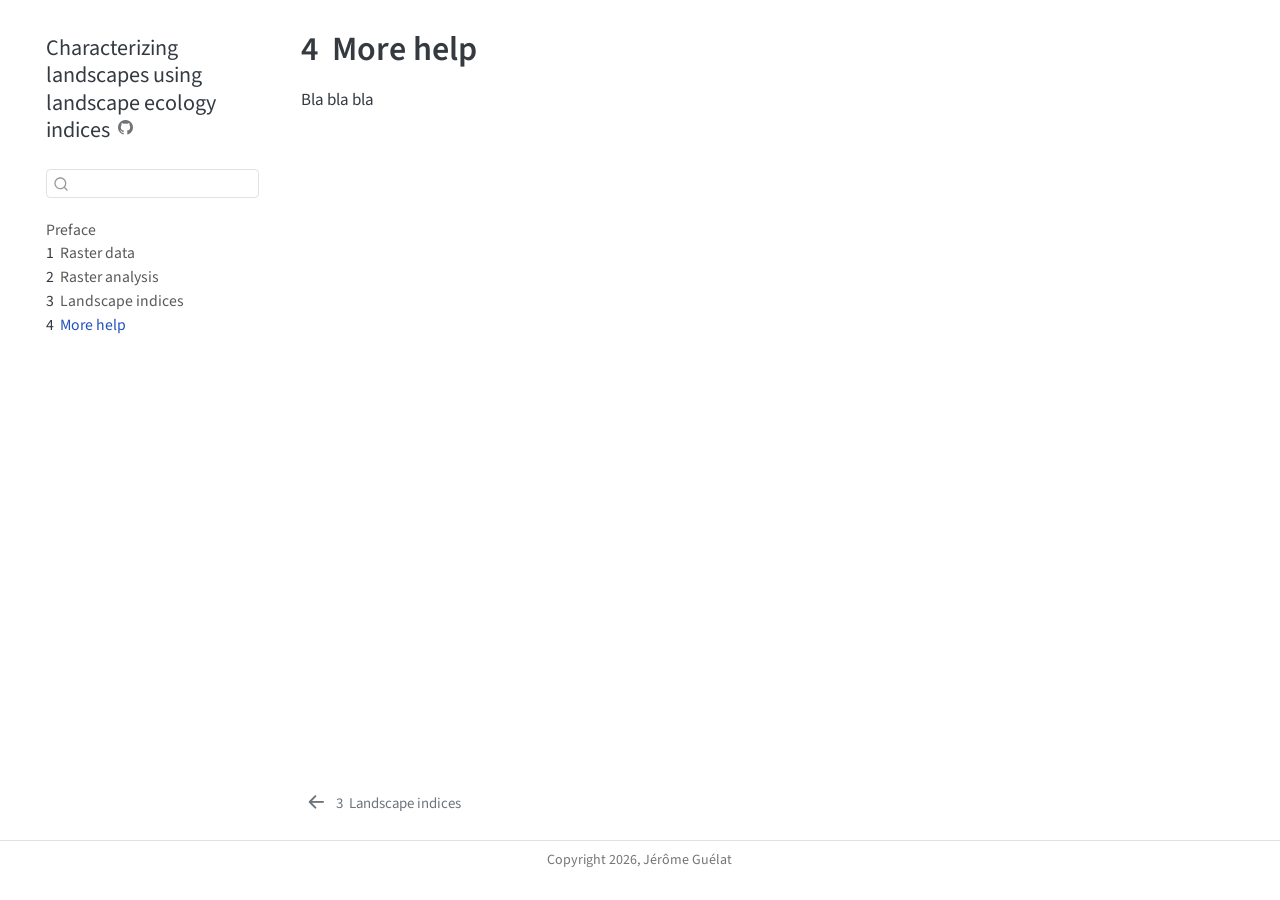
==== more_help.html @ 5e42dc81 "Built site for gh-pages" ====
<!DOCTYPE html>
<html xmlns="http://www.w3.org/1999/xhtml" lang="en" xml:lang="en"><head>

<meta charset="utf-8">
<meta name="generator" content="quarto-1.10.19">

<meta name="viewport" content="width=device-width, initial-scale=1.0, user-scalable=yes">


<title>4&nbsp; More help – Characterizing landscapes using landscape ecology indices</title>
<style>
/* Default styles provided by pandoc.
** See https://pandoc.org/MANUAL.html#variables-for-html for config info.
*/
span.smallcaps{font-variant: small-caps;}
div.columns{display: flex; gap: 1.5em;}
div.column{flex: auto;}
@media screen {
div.columns{gap: min(4vw, 1.5em);}
div.column{overflow-x: auto;}
}
div.hanging-indent{margin-left: 1.5em; text-indent: -1.5em;}
ul.task-list{list-style: none;}
ul.task-list li input[type="checkbox"] {
  width: 0.8em;
  margin: 0 0.8em 0.2em -1em; /* quarto-specific, see https://github.com/quarto-dev/quarto-cli/issues/4556 */ 
  vertical-align: middle;
}
</style>


<script src="site_libs/quarto-nav/quarto-nav.js"></script>
<script src="site_libs/quarto-nav/headroom.min.js"></script>
<script src="site_libs/clipboard/clipboard.min.js"></script>
<script src="site_libs/quarto-search/autocomplete.umd.js"></script>
<script src="site_libs/quarto-search/fuse.min.js"></script>
<script src="site_libs/quarto-search/quarto-search.js"></script>
<meta name="quarto:offset" content="./">
<link href="./landscape_indices.html" rel="prev">
<script src="site_libs/quarto-html/quarto.js" type="module"></script>
<script src="site_libs/quarto-html/tabsets/tabsets.js" type="module"></script>
<script src="site_libs/quarto-html/popper.min.js"></script>
<script src="site_libs/quarto-html/tippy.umd.min.js"></script>
<script src="site_libs/quarto-html/anchor.min.js"></script>
<link href="site_libs/quarto-html/tippy.css" rel="stylesheet">
<link href="site_libs/quarto-html/quarto-syntax-highlighting-bf27225e3a48a9273f3daa8f8e829971.css" rel="stylesheet" id="quarto-text-highlighting-styles">
<script src="site_libs/bootstrap/bootstrap.min.js"></script>
<link href="site_libs/bootstrap/bootstrap-icons.css" rel="stylesheet">
<link href="site_libs/bootstrap/bootstrap-3c0ba59859782e0dfc33fc63b8479282.min.css" rel="stylesheet" append-hash="true" id="quarto-bootstrap" data-mode="light">
<script id="quarto-search-options" type="application/json">{
  "location": "sidebar",
  "copy-button": false,
  "collapse-after": 3,
  "panel-placement": "start",
  "type": "textbox",
  "limit": 50,
  "keyboard-shortcut": [
    "f",
    "/",
    "s"
  ],
  "show-item-context": false,
  "language": {
    "search-no-results-text": "No results",
    "search-matching-documents-text": "matching documents",
    "search-copy-link-title": "Copy link to search",
    "search-hide-matches-text": "Hide additional matches",
    "search-more-match-text": "more match in this document",
    "search-more-matches-text": "more matches in this document",
    "search-clear-button-title": "Clear",
    "search-text-placeholder": "",
    "search-detached-cancel-button-title": "Cancel",
    "search-submit-button-title": "Submit",
    "search-label": "Search"
  }
}</script>


<link rel="stylesheet" href="styles.css">
</head>

<body class="nav-sidebar floating quarto-light">

<div id="quarto-search-results"></div>
  <header id="quarto-header" class="headroom fixed-top">
  <nav class="quarto-secondary-nav">
    <div class="container-fluid d-flex">
      <button type="button" class="quarto-btn-toggle btn" data-bs-toggle="collapse" role="button" data-bs-target=".quarto-sidebar-collapse-item" aria-controls="quarto-sidebar" aria-expanded="false" aria-label="Toggle sidebar navigation" onclick="if (window.quartoToggleHeadroom) { window.quartoToggleHeadroom(); }">
        <i class="bi bi-layout-text-sidebar-reverse"></i>
      </button>
        <nav class="quarto-page-breadcrumbs" aria-label="breadcrumb"><ol class="breadcrumb"><li class="breadcrumb-item"><a href="./more_help.html"><span class="chapter-number">4</span>&nbsp; <span class="chapter-title">More help</span></a></li></ol></nav>
        <a class="flex-grow-1" role="navigation" data-bs-toggle="collapse" data-bs-target=".quarto-sidebar-collapse-item" aria-controls="quarto-sidebar" aria-expanded="false" aria-label="Toggle sidebar navigation" onclick="if (window.quartoToggleHeadroom) { window.quartoToggleHeadroom(); }">      
        </a>
      <button type="button" class="btn quarto-search-button" aria-label="Search" onclick="window.quartoOpenSearch();">
        <i class="bi bi-search"></i>
      </button>
    </div>
  </nav>
</header>
<!-- content -->
<div id="quarto-content" class="quarto-container page-columns page-rows-contents page-layout-article">
<!-- sidebar -->
  <nav id="quarto-sidebar" class="sidebar collapse collapse-horizontal quarto-sidebar-collapse-item sidebar-navigation floating overflow-auto">
    <div class="pt-lg-2 mt-2 text-left sidebar-header">
    <div class="sidebar-title mb-0 py-0">
      <a href="./">Characterizing landscapes using landscape ecology indices</a> 
        <div class="sidebar-tools-main">
    <a href="https://github.com/jguelat/landscape-r" title="" class="quarto-navigation-tool px-1" aria-label=""><i class="bi bi-github"></i></a>
</div>
    </div>
      </div>
        <div class="mt-2 flex-shrink-0 align-items-center">
        <div class="sidebar-search">
        <div id="quarto-search" class="" title="Search"></div>
        </div>
        </div>
    <div class="sidebar-menu-container"> 
    <ul class="list-unstyled mt-1">
        <li class="sidebar-item">
  <div class="sidebar-item-container"> 
  <a href="./index.html" class="sidebar-item-text sidebar-link">
 <span class="menu-text">Preface</span></a>
  </div>
</li>
        <li class="sidebar-item">
  <div class="sidebar-item-container"> 
  <a href="./raster_intro.html" class="sidebar-item-text sidebar-link">
 <span class="menu-text"><span class="chapter-number">1</span>&nbsp; <span class="chapter-title">Raster data</span></span></a>
  </div>
</li>
        <li class="sidebar-item">
  <div class="sidebar-item-container"> 
  <a href="./raster_analysis.html" class="sidebar-item-text sidebar-link">
 <span class="menu-text"><span class="chapter-number">2</span>&nbsp; <span class="chapter-title">Raster analysis</span></span></a>
  </div>
</li>
        <li class="sidebar-item">
  <div class="sidebar-item-container"> 
  <a href="./landscape_indices.html" class="sidebar-item-text sidebar-link">
 <span class="menu-text"><span class="chapter-number">3</span>&nbsp; <span class="chapter-title">Landscape indices</span></span></a>
  </div>
</li>
        <li class="sidebar-item">
  <div class="sidebar-item-container"> 
  <a href="./more_help.html" class="sidebar-item-text sidebar-link active">
 <span class="menu-text"><span class="chapter-number">4</span>&nbsp; <span class="chapter-title">More help</span></span></a>
  </div>
</li>
    </ul>
    </div>
</nav>
<div id="quarto-sidebar-glass" class="quarto-sidebar-collapse-item" data-bs-toggle="collapse" data-bs-target=".quarto-sidebar-collapse-item"></div>
<!-- margin-sidebar -->
    <div id="quarto-margin-sidebar" class="sidebar margin-sidebar zindex-bottom">
        
    </div>
<!-- main -->
<main class="content" id="quarto-document-content">

<header id="title-block-header" class="quarto-title-block default">
<div class="quarto-title">
<h1 class="title"><span class="chapter-number">4</span>&nbsp; <span class="chapter-title">More help</span></h1>
</div>



<div class="quarto-title-meta">

    
  
    
  </div>
  


</header>


<p>Bla bla bla</p>



</main> <!-- /main -->
<script id="quarto-html-after-body" type="application/javascript">
  window.document.addEventListener("DOMContentLoaded", function (event) {
    const icon = "";
    const anchorJS = new window.AnchorJS();
    anchorJS.options = {
      placement: 'right',
      icon: icon
    };
    anchorJS.add('.anchored');
    const isCodeAnnotation = (el) => {
      for (const clz of el.classList) {
        if (clz.startsWith('code-annotation-')) {                     
          return true;
        }
      }
      return false;
    }
    const onCopySuccess = function(e) {
      // button target
      const button = e.trigger;
      // don't keep focus
      button.blur();
      // flash "checked"
      button.classList.add('code-copy-button-checked');
      var currentTitle = button.getAttribute("title");
      button.setAttribute("title", "Copied!");
      let tooltip;
      if (window.bootstrap) {
        button.setAttribute("data-bs-toggle", "tooltip");
        button.setAttribute("data-bs-placement", "left");
        button.setAttribute("data-bs-title", "Copied!");
        tooltip = new bootstrap.Tooltip(button, 
          { trigger: "manual", 
            customClass: "code-copy-button-tooltip",
            offset: [0, -8]});
        tooltip.show();    
      }
      setTimeout(function() {
        if (tooltip) {
          tooltip.hide();
          button.removeAttribute("data-bs-title");
          button.removeAttribute("data-bs-toggle");
          button.removeAttribute("data-bs-placement");
        }
        button.setAttribute("title", currentTitle);
        button.classList.remove('code-copy-button-checked');
      }, 1000);
      // clear code selection
      e.clearSelection();
    }
    const getTextToCopy = function(trigger) {
      const outerScaffold = trigger.parentElement.cloneNode(true);
      const codeEl = outerScaffold.querySelector('code');
      for (const childEl of codeEl.children) {
        if (isCodeAnnotation(childEl)) {
          childEl.remove();
        }
      }
      return codeEl.innerText;
    }
    const clipboard = new window.ClipboardJS('.code-copy-button:not([data-in-quarto-modal])', {
      text: getTextToCopy
    });
    clipboard.on('success', onCopySuccess);
    if (window.document.getElementById('quarto-embedded-source-code-modal')) {
      const clipboardModal = new window.ClipboardJS('.code-copy-button[data-in-quarto-modal]', {
        text: getTextToCopy,
        container: window.document.getElementById('quarto-embedded-source-code-modal')
      });
      clipboardModal.on('success', onCopySuccess);
    }
      var localhostRegex = new RegExp(/^(?:http|https):\/\/localhost\:?[0-9]*\//);
      var mailtoRegex = new RegExp(/^mailto:/);
        var filterRegex = new RegExp('/' + window.location.host + '/');
      var isInternal = (href) => {
          return filterRegex.test(href) || localhostRegex.test(href) || mailtoRegex.test(href);
      }
      // Inspect non-navigation links and adorn them if external
     var links = window.document.querySelectorAll('a[href]:not(.nav-link):not(.navbar-brand):not(.toc-action):not(.sidebar-link):not(.sidebar-item-toggle):not(.pagination-link):not(.no-external):not([aria-hidden]):not(.dropdown-item):not(.quarto-navigation-tool):not(.about-link)');
      for (var i=0; i<links.length; i++) {
        const link = links[i];
        if (!isInternal(link.href)) {
          // undo the damage that might have been done by quarto-nav.js in the case of
          // links that we want to consider external
          if (link.dataset.originalHref !== undefined) {
            link.href = link.dataset.originalHref;
          }
        }
      }
    function tippyHover(el, contentFn, onTriggerFn, onUntriggerFn) {
      const config = {
        allowHTML: true,
        maxWidth: 500,
        delay: 100,
        arrow: false,
        appendTo: function(el) {
            return el.parentElement;
        },
        interactive: true,
        interactiveBorder: 10,
        theme: 'quarto',
        placement: 'bottom-start',
      };
      if (contentFn) {
        config.content = contentFn;
      }
      if (onTriggerFn) {
        config.onTrigger = onTriggerFn;
      }
      if (onUntriggerFn) {
        config.onUntrigger = onUntriggerFn;
      }
      window.tippy(el, config); 
    }
    const noterefs = window.document.querySelectorAll('a[role="doc-noteref"]');
    for (var i=0; i<noterefs.length; i++) {
      const ref = noterefs[i];
      tippyHover(ref, function() {
        // use id or data attribute instead here
        let href = ref.getAttribute('data-footnote-href') || ref.getAttribute('href');
        try { href = new URL(href).hash; } catch {}
        const id = href.replace(/^#\/?/, "");
        const note = window.document.getElementById(id);
        if (note) {
          return note.innerHTML;
        } else {
          return "";
        }
      });
    }
    const xrefs = window.document.querySelectorAll('a.quarto-xref');
    const processXRef = (id, note) => {
      // Strip column container classes
      const stripColumnClz = (el) => {
        el.classList.remove("page-full", "page-columns");
        if (el.children) {
          for (const child of el.children) {
            stripColumnClz(child);
          }
        }
      }
      stripColumnClz(note)
      if (id === null || id.startsWith('sec-')) {
        // Special case sections, only their first couple elements
        const container = document.createElement("div");
        if (note.children && note.children.length > 2) {
          container.appendChild(note.children[0].cloneNode(true));
          for (let i = 1; i < note.children.length; i++) {
            const child = note.children[i];
            if (child.tagName === "P" && child.innerText === "") {
              continue;
            } else {
              container.appendChild(child.cloneNode(true));
              break;
            }
          }
          if (window.Quarto?.typesetMath) {
            window.Quarto.typesetMath(container);
          }
          return container.innerHTML
        } else {
          if (window.Quarto?.typesetMath) {
            window.Quarto.typesetMath(note);
          }
          return note.innerHTML;
        }
      } else {
        // Remove any anchor links if they are present
        const anchorLink = note.querySelector('a.anchorjs-link');
        if (anchorLink) {
          anchorLink.remove();
        }
        if (window.Quarto?.typesetMath) {
          window.Quarto.typesetMath(note);
        }
        if (note.classList.contains("callout")) {
          return note.outerHTML;
        } else {
          return note.innerHTML;
        }
      }
    }
    for (var i=0; i<xrefs.length; i++) {
      const xref = xrefs[i];
      tippyHover(xref, undefined, function(instance) {
        instance.disable();
        let url = xref.getAttribute('href');
        let hash = undefined; 
        if (url.startsWith('#')) {
          hash = url;
        } else {
          try { hash = new URL(url).hash; } catch {}
        }
        if (hash) {
          const id = hash.replace(/^#\/?/, "");
          const note = window.document.getElementById(id);
          if (note !== null) {
            try {
              const html = processXRef(id, note.cloneNode(true));
              instance.setContent(html);
            } finally {
              instance.enable();
              instance.show();
            }
          } else {
            // See if we can fetch this
            fetch(url.split('#')[0])
            .then(res => res.text())
            .then(html => {
              const parser = new DOMParser();
              const htmlDoc = parser.parseFromString(html, "text/html");
              const note = htmlDoc.getElementById(id);
              if (note !== null) {
                const html = processXRef(id, note);
                instance.setContent(html);
              } 
            }).finally(() => {
              instance.enable();
              instance.show();
            });
          }
        } else {
          // See if we can fetch a full url (with no hash to target)
          // This is a special case and we should probably do some content thinning / targeting
          fetch(url)
          .then(res => res.text())
          .then(html => {
            const parser = new DOMParser();
            const htmlDoc = parser.parseFromString(html, "text/html");
            const note = htmlDoc.querySelector('main.content');
            if (note !== null) {
              // This should only happen for chapter cross references
              // (since there is no id in the URL)
              // remove the first header
              if (note.children.length > 0 && note.children[0].tagName === "HEADER") {
                note.children[0].remove();
              }
              const html = processXRef(null, note);
              instance.setContent(html);
            } 
          }).finally(() => {
            instance.enable();
            instance.show();
          });
        }
      }, function(instance) {
      });
    }
        let selectedAnnoteEl;
        const selectorForAnnotation = ( cell, annotation) => {
          let cellAttr = 'data-code-cell="' + cell + '"';
          let lineAttr = 'data-code-annotation="' +  annotation + '"';
          const selector = 'span[' + cellAttr + '][' + lineAttr + ']';
          return selector;
        }
        const selectCodeLines = (annoteEl) => {
          const doc = window.document;
          const targetCell = annoteEl.getAttribute("data-target-cell");
          const targetAnnotation = annoteEl.getAttribute("data-target-annotation");
          const annoteSpan = window.document.querySelector(selectorForAnnotation(targetCell, targetAnnotation));
          const lines = annoteSpan.getAttribute("data-code-lines").split(",");
          const lineIds = lines.map((line) => {
            return targetCell + "-" + line;
          })
          let top = null;
          let height = null;
          let parent = null;
          if (lineIds.length > 0) {
              //compute the position of the single el (top and bottom and make a div)
              const el = window.document.getElementById(lineIds[0]);
              top = el.offsetTop;
              height = el.offsetHeight;
              parent = el.parentElement.parentElement;
            if (lineIds.length > 1) {
              const lastEl = window.document.getElementById(lineIds[lineIds.length - 1]);
              const bottom = lastEl.offsetTop + lastEl.offsetHeight;
              height = bottom - top;
            }
            if (top !== null && height !== null && parent !== null) {
              // cook up a div (if necessary) and position it 
              let div = window.document.getElementById("code-annotation-line-highlight");
              if (div === null) {
                div = window.document.createElement("div");
                div.setAttribute("id", "code-annotation-line-highlight");
                div.style.position = 'absolute';
                parent.appendChild(div);
              }
              div.style.top = top - 2 + "px";
              div.style.height = height + 4 + "px";
              div.style.left = 0;
              let gutterDiv = window.document.getElementById("code-annotation-line-highlight-gutter");
              if (gutterDiv === null) {
                gutterDiv = window.document.createElement("div");
                gutterDiv.setAttribute("id", "code-annotation-line-highlight-gutter");
                gutterDiv.style.position = 'absolute';
                const codeCell = window.document.getElementById(targetCell);
                const gutter = codeCell.querySelector('.code-annotation-gutter');
                gutter.appendChild(gutterDiv);
              }
              gutterDiv.style.top = top - 2 + "px";
              gutterDiv.style.height = height + 4 + "px";
            }
            selectedAnnoteEl = annoteEl;
          }
        };
        const unselectCodeLines = () => {
          const elementsIds = ["code-annotation-line-highlight", "code-annotation-line-highlight-gutter"];
          elementsIds.forEach((elId) => {
            const div = window.document.getElementById(elId);
            if (div) {
              div.remove();
            }
          });
          selectedAnnoteEl = undefined;
        };
          // Handle positioning of the toggle
      window.addEventListener(
        "resize",
        throttle(() => {
          elRect = undefined;
          if (selectedAnnoteEl) {
            selectCodeLines(selectedAnnoteEl);
          }
        }, 10)
      );
      function throttle(fn, ms) {
      let throttle = false;
      let timer;
        return (...args) => {
          if(!throttle) { // first call gets through
              fn.apply(this, args);
              throttle = true;
          } else { // all the others get throttled
              if(timer) clearTimeout(timer); // cancel #2
              timer = setTimeout(() => {
                fn.apply(this, args);
                timer = throttle = false;
              }, ms);
          }
        };
      }
        // Attach click handler to the DT
        const annoteDls = window.document.querySelectorAll('dt[data-target-cell]');
        for (const annoteDlNode of annoteDls) {
          annoteDlNode.addEventListener('click', (event) => {
            const clickedEl = event.target;
            if (clickedEl !== selectedAnnoteEl) {
              unselectCodeLines();
              const activeEl = window.document.querySelector('dt[data-target-cell].code-annotation-active');
              if (activeEl) {
                activeEl.classList.remove('code-annotation-active');
              }
              selectCodeLines(clickedEl);
              clickedEl.classList.add('code-annotation-active');
            } else {
              // Unselect the line
              unselectCodeLines();
              clickedEl.classList.remove('code-annotation-active');
            }
          });
        }
    const findCites = (el) => {
      const parentEl = el.parentElement;
      if (parentEl) {
        const cites = parentEl.dataset.cites;
        if (cites) {
          return {
            el,
            cites: cites.split(' ')
          };
        } else {
          return findCites(el.parentElement)
        }
      } else {
        return undefined;
      }
    };
    var bibliorefs = window.document.querySelectorAll('a[role="doc-biblioref"]');
    for (var i=0; i<bibliorefs.length; i++) {
      const ref = bibliorefs[i];
      const citeInfo = findCites(ref);
      if (citeInfo) {
        tippyHover(citeInfo.el, function() {
          var popup = window.document.createElement('div');
          citeInfo.cites.forEach(function(cite) {
            var citeDiv = window.document.createElement('div');
            citeDiv.classList.add('hanging-indent');
            citeDiv.classList.add('csl-entry');
            var biblioDiv = window.document.getElementById('ref-' + cite);
            if (biblioDiv) {
              citeDiv.innerHTML = biblioDiv.innerHTML;
            }
            popup.appendChild(citeDiv);
          });
          return popup.innerHTML;
        });
      }
    }
  });
  </script>
<nav class="page-navigation">
  <div class="nav-page nav-page-previous">
      <a href="./landscape_indices.html" class="pagination-link" aria-label="Landscape indices">
        <i class="bi bi-arrow-left-short"></i> <span class="nav-page-text"><span class="chapter-number">3</span>&nbsp; <span class="chapter-title">Landscape indices</span></span>
      </a>          
  </div>
  <div class="nav-page nav-page-next">
  </div>
</nav>
</div> <!-- /content -->
<footer class="footer">
  <div class="nav-footer">
    <div class="nav-footer-left">
      &nbsp;
    </div>   
    <div class="nav-footer-center">
<p>Copyright 2026, Jérôme Guélat</p>
</div>
    <div class="nav-footer-right">
      &nbsp;
    </div>
  </div>
</footer>




</body></html>
---- site_libs/quarto-html/tippy.css ----
.tippy-box[data-animation=fade][data-state=hidden]{opacity:0}[data-tippy-root]{max-width:calc(100vw - 10px)}.tippy-box{position:relative;background-color:#333;color:#fff;border-radius:4px;font-size:14px;line-height:1.4;white-space:normal;outline:0;transition-property:transform,visibility,opacity}.tippy-box[data-placement^=top]>.tippy-arrow{bottom:0}.tippy-box[data-placement^=top]>.tippy-arrow:before{bottom:-7px;left:0;border-width:8px 8px 0;border-top-color:initial;transform-origin:center top}.tippy-box[data-placement^=bottom]>.tippy-arrow{top:0}.tippy-box[data-placement^=bottom]>.tippy-arrow:before{top:-7px;left:0;border-width:0 8px 8px;border-bottom-color:initial;transform-origin:center bottom}.tippy-box[data-placement^=left]>.tippy-arrow{right:0}.tippy-box[data-placement^=left]>.tippy-arrow:before{border-width:8px 0 8px 8px;border-left-color:initial;right:-7px;transform-origin:center left}.tippy-box[data-placement^=right]>.tippy-arrow{left:0}.tippy-box[data-placement^=right]>.tippy-arrow:before{left:-7px;border-width:8px 8px 8px 0;border-right-color:initial;transform-origin:center right}.tippy-box[data-inertia][data-state=visible]{transition-timing-function:cubic-bezier(.54,1.5,.38,1.11)}.tippy-arrow{width:16px;height:16px;color:#333}.tippy-arrow:before{content:"";position:absolute;border-color:transparent;border-style:solid}.tippy-content{position:relative;padding:5px 9px;z-index:1}
---- site_libs/quarto-html/quarto-syntax-highlighting-bf27225e3a48a9273f3daa8f8e829971.css ----
/* quarto syntax highlight colors */
:root {
  --quarto-hl-ot-color: #003B4F;
  --quarto-hl-at-color: #657422;
  --quarto-hl-ss-color: #20794D;
  --quarto-hl-an-color: #5E5E5E;
  --quarto-hl-fu-color: #4758AB;
  --quarto-hl-st-color: #20794D;
  --quarto-hl-cf-color: #003B4F;
  --quarto-hl-op-color: #5E5E5E;
  --quarto-hl-er-color: #AD0000;
  --quarto-hl-bn-color: #AD0000;
  --quarto-hl-al-color: #AD0000;
  --quarto-hl-va-color: #111111;
  --quarto-hl-bu-color: inherit;
  --quarto-hl-ex-color: inherit;
  --quarto-hl-pp-color: #AD0000;
  --quarto-hl-in-color: #5E5E5E;
  --quarto-hl-vs-color: #20794D;
  --quarto-hl-wa-color: #5E5E5E;
  --quarto-hl-do-color: #5E5E5E;
  --quarto-hl-im-color: #00769E;
  --quarto-hl-ch-color: #20794D;
  --quarto-hl-dt-color: #AD0000;
  --quarto-hl-fl-color: #AD0000;
  --quarto-hl-co-color: #5E5E5E;
  --quarto-hl-cv-color: #5E5E5E;
  --quarto-hl-cn-color: #8f5902;
  --quarto-hl-sc-color: #5E5E5E;
  --quarto-hl-dv-color: #AD0000;
  --quarto-hl-kw-color: #003B4F;
}

/* other quarto variables */
:root {
  --quarto-font-monospace: SFMono-Regular, Menlo, Monaco, Consolas, "Liberation Mono", "Courier New", monospace;
}

/* syntax highlight based on Pandoc's rules */
pre > code.sourceCode > span {
  color: #003B4F;
}

code.sourceCode > span {
  color: #003B4F;
}

div.sourceCode,
div.sourceCode pre.sourceCode {
  color: #003B4F;
}

/* Normal */
code span {
  color: #003B4F;
}

/* Alert */
code span.al {
  color: #AD0000;
  font-style: inherit;
}

/* Annotation */
code span.an {
  color: #5E5E5E;
  font-style: inherit;
}

/* Attribute */
code span.at {
  color: #657422;
  font-style: inherit;
}

/* BaseN */
code span.bn {
  color: #AD0000;
  font-style: inherit;
}

/* BuiltIn */
code span.bu {
  font-style: inherit;
}

/* ControlFlow */
code span.cf {
  color: #003B4F;
  font-weight: bold;
  font-style: inherit;
}

/* Char */
code span.ch {
  color: #20794D;
  font-style: inherit;
}

/* Constant */
code span.cn {
  color: #8f5902;
  font-style: inherit;
}

/* Comment */
code span.co {
  color: #5E5E5E;
  font-style: inherit;
}

/* CommentVar */
code span.cv {
  color: #5E5E5E;
  font-style: italic;
}

/* Documentation */
code span.do {
  color: #5E5E5E;
  font-style: italic;
}

/* DataType */
code span.dt {
  color: #AD0000;
  font-style: inherit;
}

/* DecVal */
code span.dv {
  color: #AD0000;
  font-style: inherit;
}

/* Error */
code span.er {
  color: #AD0000;
  font-style: inherit;
}

/* Extension */
code span.ex {
  font-style: inherit;
}

/* Float */
code span.fl {
  color: #AD0000;
  font-style: inherit;
}

/* Function */
code span.fu {
  color: #4758AB;
  font-style: inherit;
}

/* Import */
code span.im {
  color: #00769E;
  font-style: inherit;
}

/* Information */
code span.in {
  color: #5E5E5E;
  font-style: inherit;
}

/* Keyword */
code span.kw {
  color: #003B4F;
  font-weight: bold;
  font-style: inherit;
}

/* Operator */
code span.op {
  color: #5E5E5E;
  font-style: inherit;
}

/* Other */
code span.ot {
  color: #003B4F;
  font-style: inherit;
}

/* Preprocessor */
code span.pp {
  color: #AD0000;
  font-style: inherit;
}

/* SpecialChar */
code span.sc {
  color: #5E5E5E;
  font-style: inherit;
}

/* SpecialString */
code span.ss {
  color: #20794D;
  font-style: inherit;
}

/* String */
code span.st {
  color: #20794D;
  font-style: inherit;
}

/* Variable */
code span.va {
  color: #111111;
  font-style: inherit;
}

/* VerbatimString */
code span.vs {
  color: #20794D;
  font-style: inherit;
}

/* Warning */
code span.wa {
  color: #5E5E5E;
  font-style: italic;
}

.prevent-inlining {
  content: "</";
}

/*# sourceMappingURL=8be38f48d34c45af72792cbd699585e7.css.map */
---- styles.css ----
a {
  text-decoration:none;
}
.quarto-title-block .quarto-title-banner {
  background-image: url(figures/logo.svg);
  background-size: 200px;
  background-position: 5%;
  background-repeat: no-repeat;
  padding-right: 0px;
  background-origin: content-box;
}
.map-padding {
  padding: 0 0 2em 0;
}
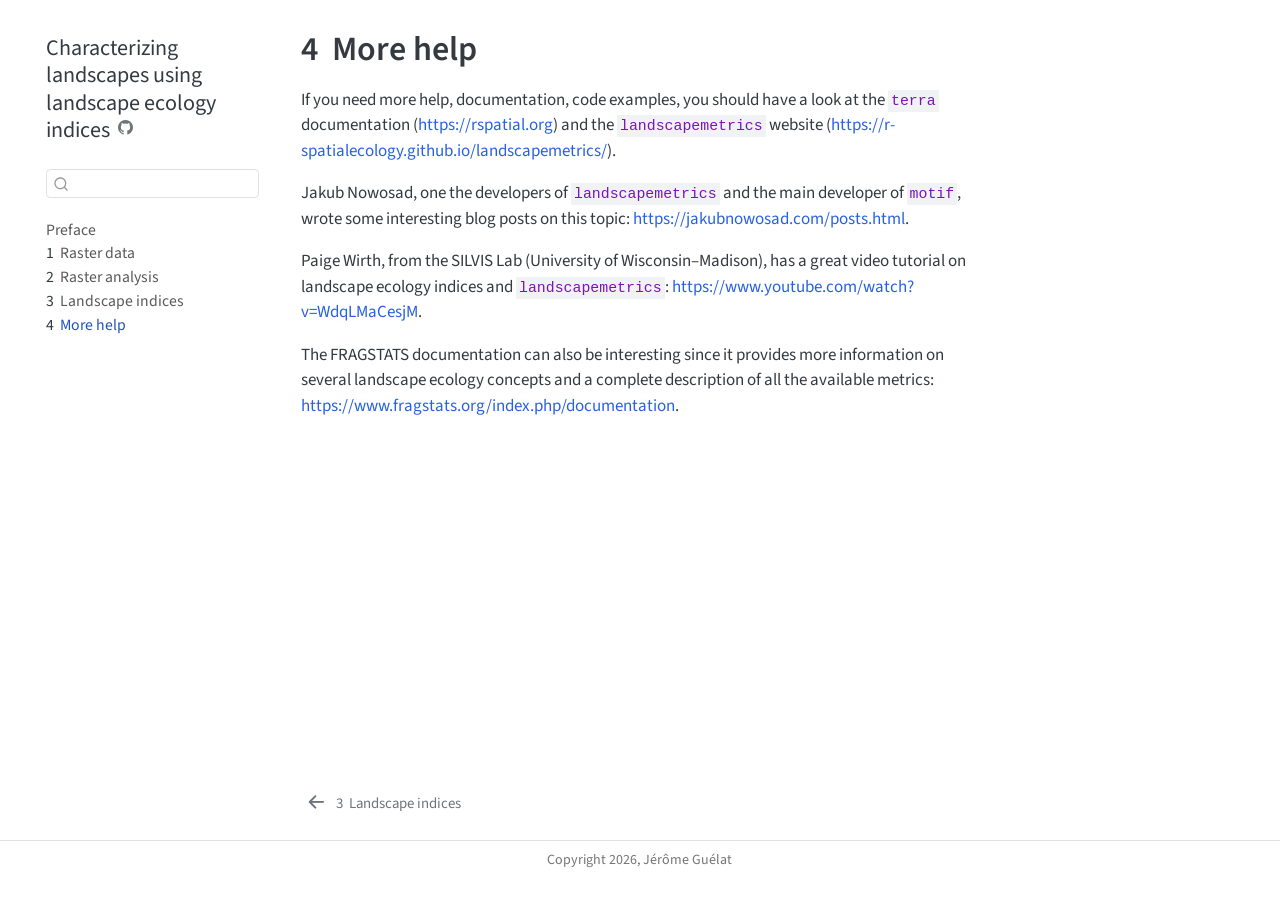
==== commit faadcd38: "Built site for gh-pages" ====
--- a/more_help.html
+++ b/more_help.html
@@ -176,7 +176,10 @@
 </header>
 
 
-<p>Bla bla bla</p>
+<p>If you need more help, documentation, code examples, you should have a look at the <code>terra</code> documentation (<a href="https://rspatial.org" target="_blank">https://rspatial.org</a>) and the <code>landscapemetrics</code> website (<a href="https://r-spatialecology.github.io/landscapemetrics/" target="_blank">https://r-spatialecology.github.io/landscapemetrics/</a>).</p>
+<p>Jakub Nowosad, one the developers of <code>landscapemetrics</code> and the main developer of <code>motif</code>, wrote some interesting blog posts on this topic: <a href="https://jakubnowosad.com/posts.html" target="_blank">https://jakubnowosad.com/posts.html</a>.</p>
+<p>Paige Wirth, from the SILVIS Lab (University of Wisconsin–Madison), has a great video tutorial on landscape ecology indices and <code>landscapemetrics</code>: <a href="https://www.youtube.com/watch?v=WdqLMaCesjM" target="_blank">https://www.youtube.com/watch?v=WdqLMaCesjM</a>.</p>
+<p>The FRAGSTATS documentation can also be interesting since it provides more information on several landscape ecology concepts and a complete description of all the available metrics: <a href="https://www.fragstats.org/index.php/documentation" target="_blank">https://www.fragstats.org/index.php/documentation</a>.</p>
 
 
 
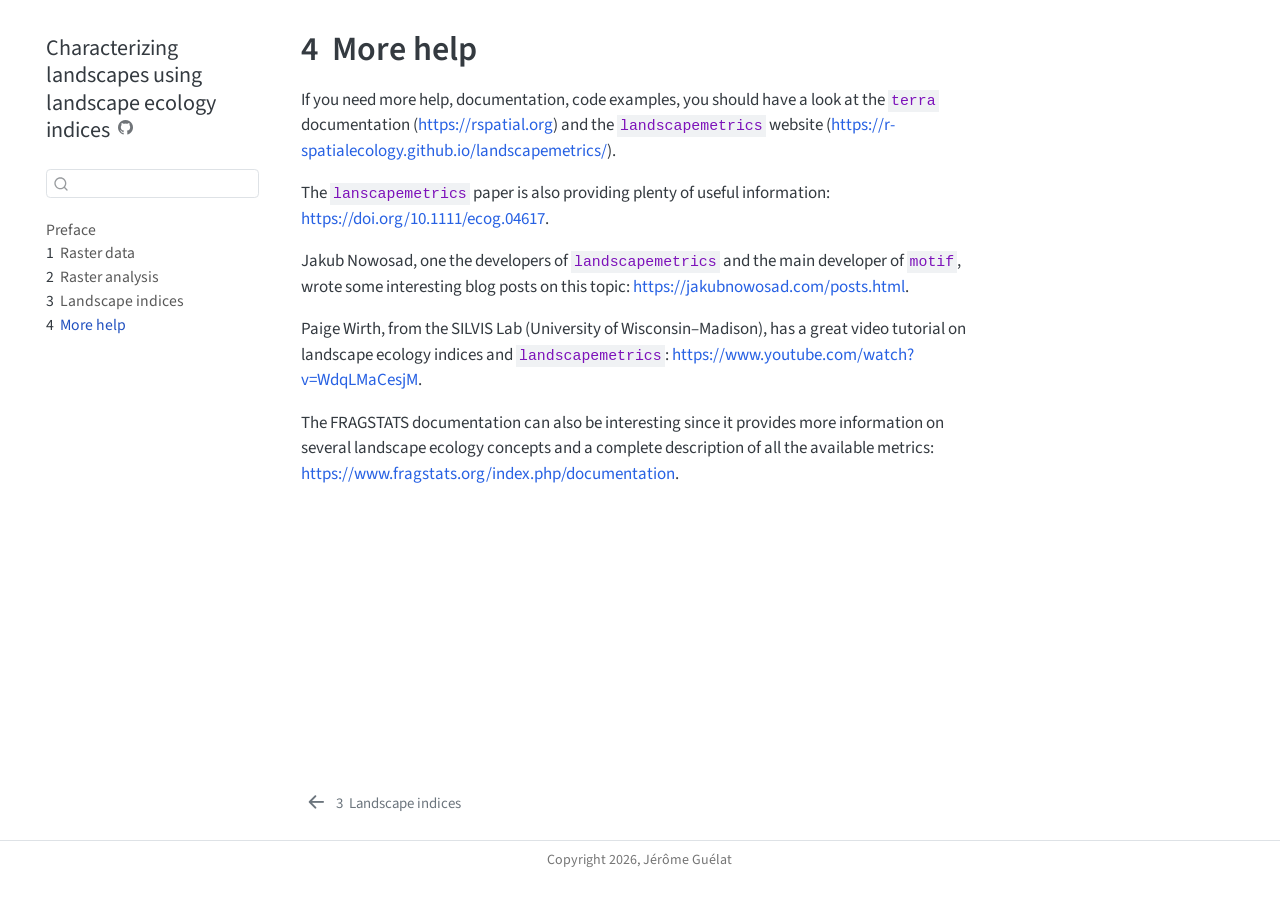
==== commit ca48e33e: "Built site for gh-pages" ====
--- a/more_help.html
+++ b/more_help.html
@@ -177,6 +177,7 @@
 
 
 <p>If you need more help, documentation, code examples, you should have a look at the <code>terra</code> documentation (<a href="https://rspatial.org" target="_blank">https://rspatial.org</a>) and the <code>landscapemetrics</code> website (<a href="https://r-spatialecology.github.io/landscapemetrics/" target="_blank">https://r-spatialecology.github.io/landscapemetrics/</a>).</p>
+<p>The <code>lanscapemetrics</code> paper is also providing plenty of useful information: <a href="https://doi.org/10.1111/ecog.04617" target="_blank">https://doi.org/10.1111/ecog.04617</a>.</p>
 <p>Jakub Nowosad, one the developers of <code>landscapemetrics</code> and the main developer of <code>motif</code>, wrote some interesting blog posts on this topic: <a href="https://jakubnowosad.com/posts.html" target="_blank">https://jakubnowosad.com/posts.html</a>.</p>
 <p>Paige Wirth, from the SILVIS Lab (University of Wisconsin–Madison), has a great video tutorial on landscape ecology indices and <code>landscapemetrics</code>: <a href="https://www.youtube.com/watch?v=WdqLMaCesjM" target="_blank">https://www.youtube.com/watch?v=WdqLMaCesjM</a>.</p>
 <p>The FRAGSTATS documentation can also be interesting since it provides more information on several landscape ecology concepts and a complete description of all the available metrics: <a href="https://www.fragstats.org/index.php/documentation" target="_blank">https://www.fragstats.org/index.php/documentation</a>.</p>
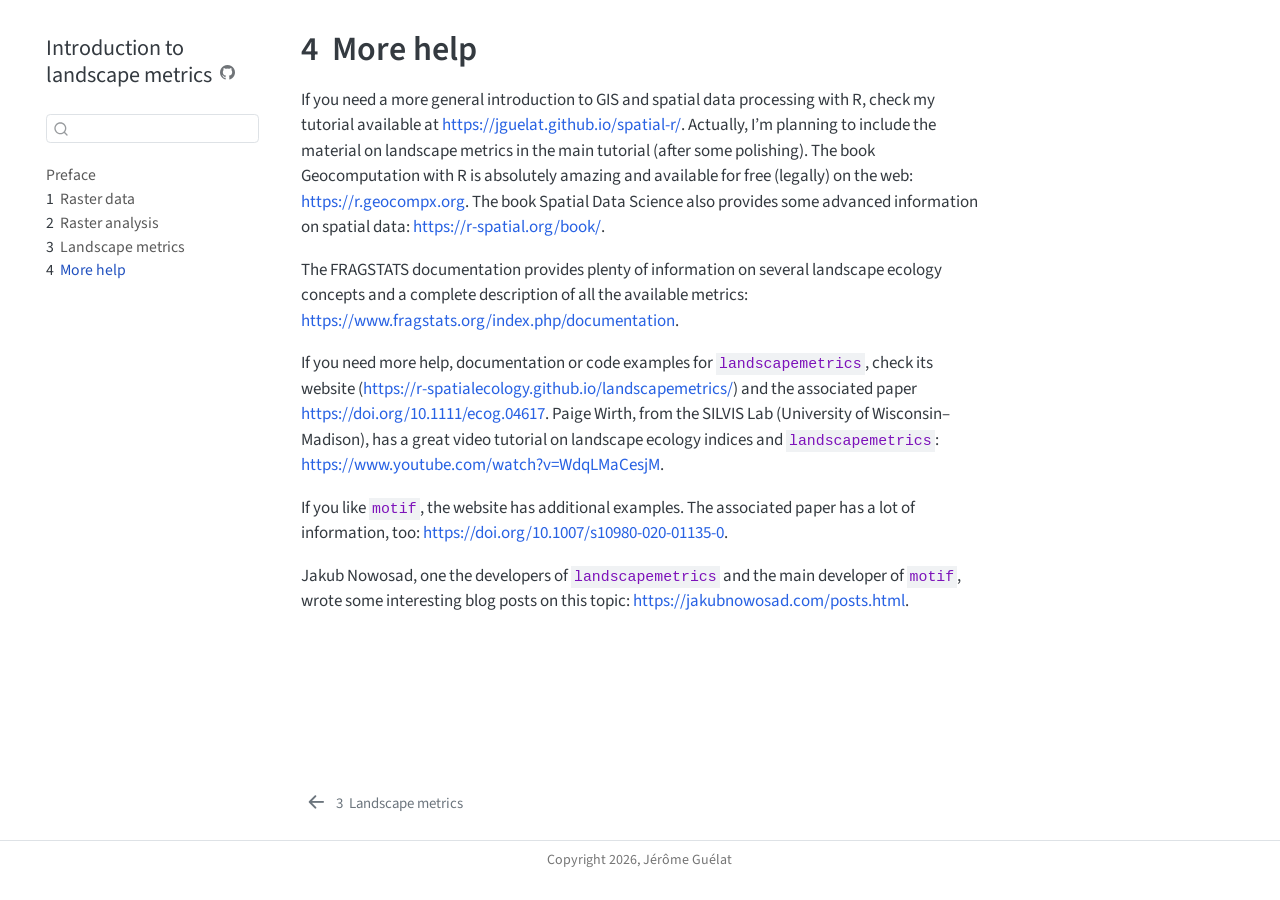
==== commit d4ecd6cb: "Built site for gh-pages" ====
--- a/more_help.html
+++ b/more_help.html
@@ -7,7 +7,7 @@
 <meta name="viewport" content="width=device-width, initial-scale=1.0, user-scalable=yes">
 
 
-<title>4&nbsp; More help – Characterizing landscapes using landscape ecology indices</title>
+<title>4&nbsp; More help – Introduction to landscape metrics</title>
 <style>
 /* Default styles provided by pandoc.
 ** See https://pandoc.org/MANUAL.html#variables-for-html for config info.
@@ -36,7 +36,7 @@
 <script src="site_libs/quarto-search/fuse.min.js"></script>
 <script src="site_libs/quarto-search/quarto-search.js"></script>
 <meta name="quarto:offset" content="./">
-<link href="./landscape_indices.html" rel="prev">
+<link href="./landscape_metrics.html" rel="prev">
 <script src="site_libs/quarto-html/quarto.js" type="module"></script>
 <script src="site_libs/quarto-html/tabsets/tabsets.js" type="module"></script>
 <script src="site_libs/quarto-html/popper.min.js"></script>
@@ -103,7 +103,7 @@
   <nav id="quarto-sidebar" class="sidebar collapse collapse-horizontal quarto-sidebar-collapse-item sidebar-navigation floating overflow-auto">
     <div class="pt-lg-2 mt-2 text-left sidebar-header">
     <div class="sidebar-title mb-0 py-0">
-      <a href="./">Characterizing landscapes using landscape ecology indices</a> 
+      <a href="./">Introduction to landscape metrics</a> 
         <div class="sidebar-tools-main">
     <a href="https://github.com/jguelat/landscape-r" title="" class="quarto-navigation-tool px-1" aria-label=""><i class="bi bi-github"></i></a>
 </div>
@@ -136,8 +136,8 @@
 </li>
         <li class="sidebar-item">
   <div class="sidebar-item-container"> 
-  <a href="./landscape_indices.html" class="sidebar-item-text sidebar-link">
- <span class="menu-text"><span class="chapter-number">3</span>&nbsp; <span class="chapter-title">Landscape indices</span></span></a>
+  <a href="./landscape_metrics.html" class="sidebar-item-text sidebar-link">
+ <span class="menu-text"><span class="chapter-number">3</span>&nbsp; <span class="chapter-title">Landscape metrics</span></span></a>
   </div>
 </li>
         <li class="sidebar-item">
@@ -176,11 +176,11 @@
 </header>
 
 
-<p>If you need more help, documentation, code examples, you should have a look at the <code>terra</code> documentation (<a href="https://rspatial.org" target="_blank">https://rspatial.org</a>) and the <code>landscapemetrics</code> website (<a href="https://r-spatialecology.github.io/landscapemetrics/" target="_blank">https://r-spatialecology.github.io/landscapemetrics/</a>).</p>
-<p>The <code>lanscapemetrics</code> paper is also providing plenty of useful information: <a href="https://doi.org/10.1111/ecog.04617" target="_blank">https://doi.org/10.1111/ecog.04617</a>.</p>
+<p>If you need a more general introduction to GIS and spatial data processing with R, check my tutorial available at <a href="https://jguelat.github.io/spatial-r/" target="_blank">https://jguelat.github.io/spatial-r/</a>. Actually, I’m planning to include the material on landscape metrics in the main tutorial (after some polishing). The book Geocomputation with R is absolutely amazing and available for free (legally) on the web: <a href="https://r.geocompx.org" target="_blank">https://r.geocompx.org</a>. The book Spatial Data Science also provides some advanced information on spatial data: <a href="https://r-spatial.org/book/" target="_blank">https://r-spatial.org/book/</a>.</p>
+<p>The FRAGSTATS documentation provides plenty of information on several landscape ecology concepts and a complete description of all the available metrics: <a href="https://www.fragstats.org/index.php/documentation" target="_blank">https://www.fragstats.org/index.php/documentation</a>.</p>
+<p>If you need more help, documentation or code examples for <code>landscapemetrics</code>, check its website (<a href="https://r-spatialecology.github.io/landscapemetrics/" target="_blank">https://r-spatialecology.github.io/landscapemetrics/</a>) and the associated paper <a href="https://doi.org/10.1111/ecog.04617" target="_blank">https://doi.org/10.1111/ecog.04617</a>. Paige Wirth, from the SILVIS Lab (University of Wisconsin–Madison), has a great video tutorial on landscape ecology indices and <code>landscapemetrics</code>: <a href="https://www.youtube.com/watch?v=WdqLMaCesjM" target="_blank">https://www.youtube.com/watch?v=WdqLMaCesjM</a>.</p>
+<p>If you like <code>motif</code>, the website has additional examples. The associated paper has a lot of information, too: <a href="https://doi.org/10.1007/s10980-020-01135-0" target="_blank">https://doi.org/10.1007/s10980-020-01135-0</a>.</p>
 <p>Jakub Nowosad, one the developers of <code>landscapemetrics</code> and the main developer of <code>motif</code>, wrote some interesting blog posts on this topic: <a href="https://jakubnowosad.com/posts.html" target="_blank">https://jakubnowosad.com/posts.html</a>.</p>
-<p>Paige Wirth, from the SILVIS Lab (University of Wisconsin–Madison), has a great video tutorial on landscape ecology indices and <code>landscapemetrics</code>: <a href="https://www.youtube.com/watch?v=WdqLMaCesjM" target="_blank">https://www.youtube.com/watch?v=WdqLMaCesjM</a>.</p>
-<p>The FRAGSTATS documentation can also be interesting since it provides more information on several landscape ecology concepts and a complete description of all the available metrics: <a href="https://www.fragstats.org/index.php/documentation" target="_blank">https://www.fragstats.org/index.php/documentation</a>.</p>
 
 
 
@@ -587,8 +587,8 @@
   </script>
 <nav class="page-navigation">
   <div class="nav-page nav-page-previous">
-      <a href="./landscape_indices.html" class="pagination-link" aria-label="Landscape indices">
-        <i class="bi bi-arrow-left-short"></i> <span class="nav-page-text"><span class="chapter-number">3</span>&nbsp; <span class="chapter-title">Landscape indices</span></span>
+      <a href="./landscape_metrics.html" class="pagination-link" aria-label="Landscape metrics">
+        <i class="bi bi-arrow-left-short"></i> <span class="nav-page-text"><span class="chapter-number">3</span>&nbsp; <span class="chapter-title">Landscape metrics</span></span>
       </a>          
   </div>
   <div class="nav-page nav-page-next">
